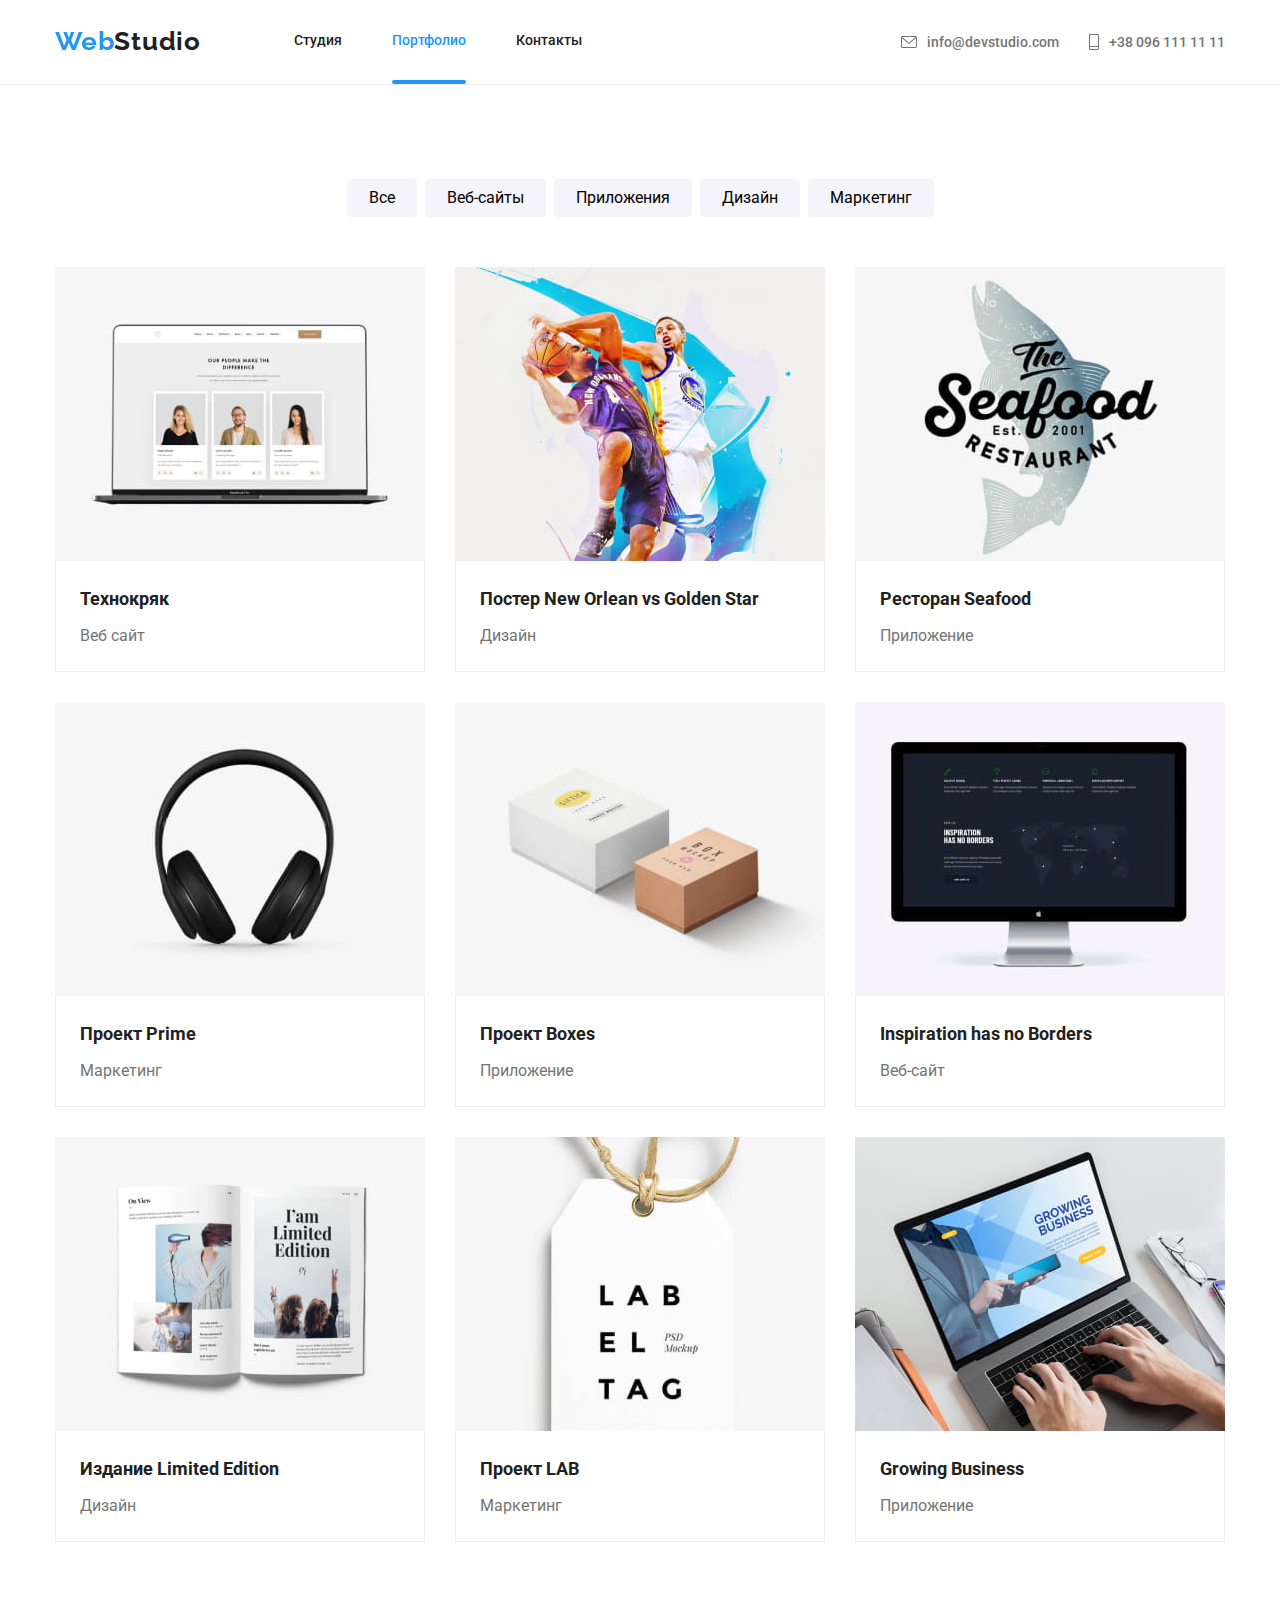
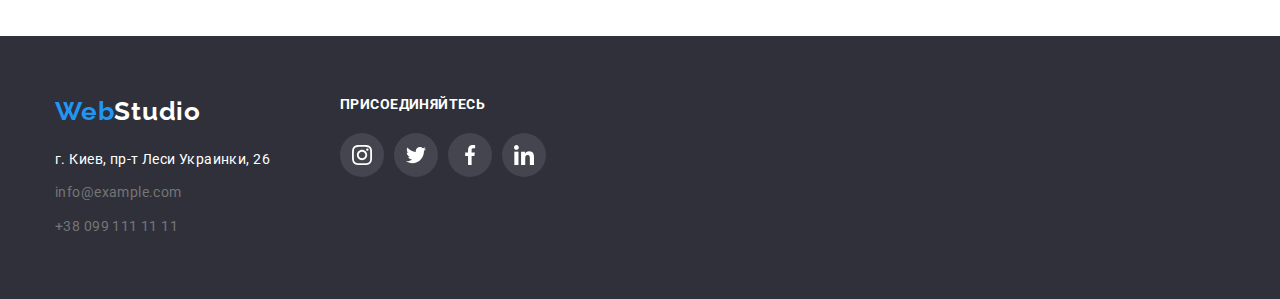
==== portfolio.html @ f6a117de "cloning from hw5" ====
<!DOCTYPE html>
<html lang="ru">
  <head>
    <meta charset="utf-8" />
    <title>Портфолио</title>
    <link rel="stylesheet" href="./css/reset.css" />
    <link rel="stylesheet" href="./css/modern-normalize.css" />
    <link rel="stylesheet" href="./css/styles.css" />
  </head>
  <body>
    <header class="page-header">
      <div class="container">
        <a class="logo" href="">Web<span class="logo-black">Studio</span></a>
        <nav class="page-nav">
          <ul class="main-nav-list">
            <li class="navigation-element"><a href="./index.html">Студия</a></li>
            <li class="navigation-element is-active">
              <a href="./portfolio.html">Портфолио</a>
            </li>
            <li class="navigation-element"><a href="">Контакты</a></li>
          </ul>
        </nav>
        <ul class="contacts-list-header">
          <li class="contacts-header-element contacts-header-icon-mail">
            <a class="header-email-link" href="mailto:info@devstudio.com">
              <svg class="icon icon-envelope-header" width="16px" height="12px">
                <use href="./images/icons.svg#icon-envelope"></use>
              </svg>
              info@devstudio.com
            </a>
          </li>
          <li class="contacts-header-element">
            <a class="header-mob-link" href="tel:+380961111111">
              <svg class="icon icon-mob-header" width="10px" height="16px">
                <use href="./images/icons.svg#icon-mob"></use>
              </svg>
              <p>+38 096 111 11 11</p>
            </a>
          </li>
        </ul>
      </div>
    </header>
    <main>
      <section class="projects section">
        <div class="container">
          <h1 class="projects-title">Портфолио</h1>
          <ul class="filter-list">
            <li class="filter-element"><button type="button">Все</button></li>
            <li class="filter-element"><button type="button">Веб-сайты</button></li>
            <li class="filter-element"><button type="button">Приложения</button></li>
            <li class="filter-element"><button type="button">Дизайн</button></li>
            <li class="filter-element"><button type="button">Маркетинг</button></li>
          </ul>
          <ul class="projects-list">
            <li class="projects-element">
              <a class="projects-element-link" href="">
                <div class="projects-element-wrapper">
                  <img src="./images/portfolio1.jpg" alt="Технокряк - Веб сайт" width="370" />
                  <p class="project-element-popup-text">
                    Технокряк это современная площадка распространения коронавируса. Компании
                    используют эту платформу для цифрового шпионажа и атак на защищённые сервера
                    конкурентов.
                  </p>
                </div>
                <div class="project-descript">
                  <h2 class="project-name">Технокряк</h2>
                  <p class="project-type">Веб сайт</p>
                </div>
              </a>
            </li>
            <li class="projects-element">
              <a class="projects-element-link" href="">
                <div class="projects-element-wrapper">
                  <img
                    src="./images/portfolio2.jpg"
                    alt="Постер New Orlean vs Golden Star"
                    width="370"
                  />
                  <p class="project-element-popup-text">
                    Технокряк это современная площадка распространения коронавируса. Компании
                    используют эту платформу для цифрового шпионажа и атак на защищённые сервера
                    конкурентов.
                  </p>
                </div>
                <div class="project-descript">
                  <h2 class="project-name">Постер New Orlean vs Golden Star</h2>
                  <p class="project-type">Дизайн</p>
                </div>
              </a>
            </li>
            <li class="projects-element">
              <a class="projects-element-link" href="">
                <div class="projects-element-wrapper">
                  <img
                    src="./images/portfolio3.jpg"
                    alt="Ресторан Seafood - приложение"
                    width="370"
                  />
                  <p class="project-element-popup-text">
                    Технокряк это современная площадка распространения коронавируса. Компании
                    используют эту платформу для цифрового шпионажа и атак на защищённые сервера
                    конкурентов.
                  </p>
                </div>
                <div class="project-descript">
                  <h2 class="project-name">Ресторан Seafood</h2>
                  <p class="project-type">Приложение</p>
                </div></a
              >
            </li>
            <li class="projects-element">
              <a class="projects-element-link" href="">
                <div class="projects-element-wrapper">
                  <img src="./images/portfolio4.jpg" alt="Проект Prime" width="370" />
                  <p class="project-element-popup-text">
                    Технокряк это современная площадка распространения коронавируса. Компании
                    используют эту платформу для цифрового шпионажа и атак на защищённые сервера
                    конкурентов.
                  </p>
                </div>
                <div class="project-descript">
                  <h2 class="project-name">Проект Prime</h2>
                  <p class="project-type">Маркетинг</p>
                </div>
              </a>
            </li>
            <li class="projects-element">
              <a class="projects-element-link" href="">
                <div class="projects-element-wrapper">
                  <img src="./images/portfolio5.jpg" alt="Проект Boxes - приложение" width="370" />
                  <p class="project-element-popup-text">
                    Технокряк это современная площадка распространения коронавируса. Компании
                    используют эту платформу для цифрового шпионажа и атак на защищённые сервера
                    конкурентов.
                  </p>
                </div>
                <div class="project-descript">
                  <h2 class="project-name">Проект Boxes</h2>
                  <p class="project-type">Приложение</p>
                </div></a
              >
            </li>
            <li class="projects-element">
              <a class="projects-element-link" href="">
                <div class="projects-element-wrapper">
                  <img
                    src="./images/portfolio6.jpg"
                    alt="Inspiration has no Borders - Веб сайт"
                    width="370"
                  />
                  <p class="project-element-popup-text">
                    Технокряк это современная площадка распространения коронавируса. Компании
                    используют эту платформу для цифрового шпионажа и атак на защищённые сервера
                    конкурентов.
                  </p>
                </div>
                <div class="project-descript">
                  <h2 class="project-name">Inspiration has no Borders</h2>
                  <p class="project-type">Веб-сайт</p>
                </div></a
              >
            </li>
            <li class="projects-element">
              <a class="projects-element-link" href="">
                <div class="projects-element-wrapper">
                  <img src="./images/portfolio7.jpg" alt="Издание Limited Edition" width="370" />
                  <p class="project-element-popup-text">
                    Технокряк это современная площадка распространения коронавируса. Компании
                    используют эту платформу для цифрового шпионажа и атак на защищённые сервера
                    конкурентов.
                  </p>
                </div>
                <div class="project-descript">
                  <h2 class="project-name">Издание Limited Edition</h2>
                  <p class="project-type">Дизайн</p>
                </div></a
              >
            </li>
            <li class="projects-element">
              <a class="projects-element-link" href="">
                <div class="projects-element-wrapper">
                  <img src="./images/portfolio8.jpg" alt="Проект LAB" width="370" />
                  <p class="project-element-popup-text">
                    Технокряк это современная площадка распространения коронавируса. Компании
                    используют эту платформу для цифрового шпионажа и атак на защищённые сервера
                    конкурентов.
                  </p>
                </div>
                <div class="project-descript">
                  <h2 class="project-name">Проект LAB</h2>
                  <p class="project-type">Маркетинг</p>
                </div></a
              >
            </li>
            <li class="projects-element">
              <a class="projects-element-link" href="">
                <div class="projects-element-wrapper">
                  <img
                    src="./images/portfolio9.jpg"
                    alt="Growing Business - приложение"
                    width="370"
                  />
                  <p class="project-element-popup-text">
                    Технокряк это современная площадка распространения коронавируса. Компании
                    используют эту платформу для цифрового шпионажа и атак на защищённые сервера
                    конкурентов.
                  </p>
                </div>
                <div class="project-descript">
                  <h2 class="project-name">Growing Business</h2>
                  <p class="project-type">Приложение</p>
                </div></a
              >
            </li>
          </ul>
        </div>
      </section>
    </main>
    <footer class="page-footer">
      <div class="container">
        <div class="footer-logo-address">
          <a class="logo" href="">Web<span class="logo-white">Studio</span></a>
          <address class="page-contacts">
            <p>г. Киев, пр-т Леси Украинки, 26</p>
            <ul class="page-contacts-list">
              <li class="page-contacts-element">
                <a class="contacts-footer" href="mailto:info@example.com">info@example.com</a>
              </li>
              <li class="page-contacts-element">
                <a class="contacts-footer" href="tel:+380991111111">+38 099 111 11 11</a>
              </li>
            </ul>
          </address>
        </div>
        <div class="footer-social-links">
          <p class="footer-social-links-title">Присоединяйтесь</p>
          <ul class="social-links">
            <li class="social-links-element-footer">
              <a class="social-links-link-footer" href="">
                <svg class="social-icon-instagram-footer" width="20px" height="20px">
                  <use href="./images/icons.svg#icon-instagram"></use>
                </svg>
              </a>
            </li>
            <li class="social-links-element-footer">
              <a class="social-links-link-footer" href="">
                <svg class="social-icon-twitter-footer" width="20px" height="20px">
                  <use href="./images/icons.svg#icon-twitter"></use>
                </svg>
              </a>
            </li>
            <li class="social-links-element-footer">
              <a class="social-links-link-footer" href="">
                <svg class="social-icon-facebook-footer" width="20px" height="20px">
                  <use href="./images/icons.svg#icon-facebook"></use>
                </svg>
              </a>
            </li>
            <li class="social-links-element-footer">
              <a class="social-links-link-footer" href="">
                <svg class="social-icon-linkedin-footer" width="20px" height="20px">
                  <use href="./images/icons.svg#icon-linkedin"></use>
                </svg>
              </a>
            </li>
          </ul>
        </div>
      </div>
    </footer>
  </body>
</html>
---- css/styles.css ----
@import url('https://fonts.googleapis.com/css2?family=Raleway:wght@700&family=Roboto:wght@400;500;700;900&display=swap');

:root {
  --bgcolor-body: #ffffff;
  --bgcolor-filter-btn: #f5f4fa;
  --bgcolor-order-service-btn: #2196f3;
  --bgcolor-order-service-btn-shadow: rgba(0, 0, 0, 0.15);
  --bgcolor-order-service-btn-hover: #188ce8;
  --bgcolor-filter-btn-active: #2196f3;
  --bgcolor-footer: #2f303a;
  --bgcolor-hero: #2f303a;
  --bgcolor-our-team: #f5f4fa;
  --bgcolor-our-team-member: #ffffff;

  --fontcolor-body: #212121;
  --fontcolor-navigation: #212121;
  --fontcolor-navigation-active: #2196f3;
  --fontcolor-navigation-focus-hover: #2196f3;
  --fontcolor-contacts: #757575;
  --fontcolor-contacts-focus-hover: #2196f3;
  --fontcolor-hero: #ffffff;
  --fontcolor-order-service-btn: #ffffff;
  --fontcolor-filter-btn-active: #ffffff;
  --fontcolor-teammates-positions: #757575;
  --fontcolor-projects-type: #757575;

  --fontcolor-footer: rgba(255, 255, 255, 0.6);
  --fontcolor-footer-links: rgba(255, 255, 255, 0.6);
  --fontcolor-footer-address: #ffffff;

  --bordercolor-project: #eeeeee;
  --bordercolor-header: #ececec;

  --logo-color: #2196f3;
  --logo-black: #212121;
  --logo-white: #ffffff;
}

h1,
h2 {
  padding: 0;
  margin: 0;
}

.logo {
  font-family: Raleway;
  font-weight: bold;
  font-size: 26px;
  line-height: 1.2;
  color: var(--logo-color);
  letter-spacing: 0.03em;
}

.container {
  width: 1200px;
  margin: 0 auto;
  padding-left: 15px;
  padding-right: 15px;
}

.logo .logo-black {
  color: var(--logo-black);
}

.logo .logo-white {
  color: var(--logo-white);
}

body {
  background: var(--bgcolor-body);
  font-family: Roboto;
  font-size: 16px;
  color: var(--fontcolor-body);
}

ul {
  list-style-type: none;
}

.navigation-element {
  color: var(--fontcolor-navigation);
  font-size: 14px;
  line-height: 1.15;
  font-weight: 500;
}

.is-active::after {
  display: block;
  content: '';
  width: auto;
  height: 4px;
  border-radius: 2px;
  border-bottom: 4px solid;
  fill: var(--fontcolor-navigation-active);
}

.navigation-element {
  transition: color 250ms cubic-bezier(0.4, 0, 0.2, 1);
  /*     **  можно и так  ** 
  
  transition-property: color;
  transition-duration: 250ms;
  transition-timing-function: cubic-bezier(0.4, 0, 0.2, 1);
  transition-delay: 0; */
}

.navigation-element:hover,
.navigation-element:focus {
  color: var(--fontcolor-navigation-focus-hover);
}

.is-active {
  color: var(--fontcolor-navigation-focus-hover);
}

.header-mob-link,
.header-email-link {
  transition: color 250ms cubic-bezier(0.4, 0, 0.2, 1);
}

.header-mob-link:hover,
.header-mob-link:focus,
.header-email-link:hover,
.header-email-link:focus,
.contacts-footer:hover,
.contacts-footer:focus {
  color: var(--fontcolor-contacts-focus-hover);
}
.contacts-header-element,
.contacts-footer {
  color: var(--fontcolor-contacts);
  font-size: 14px;
}

.contacts-header-element {
  line-height: 1.15;
  font-weight: 500;
}

.contacts-footer {
  line-height: 1.72;
}

.page-contacts-element {
  margin-top: 9px;
}

.hero {
  padding: 200px 0;
  text-align: center;
  max-width: 1600px;
  margin: 0 auto;
  background: var(--bgcolor-hero);
  background-color: #c4c4c4;
  background-image: linear-gradient(rgba(47, 48, 58, 0.4), rgba(47, 48, 58, 0.4)),
    url(../images/bg-hero.jpg);
  background-repeat: no-repeat;
}

.hero .order-service-btn {
  margin-top: 30px;
}

.hero-title {
  font-size: 44px;
  line-height: 1.36;
  font-weight: 900;
  color: var(--fontcolor-hero);
  max-width: 700px;
  margin: 0 auto;
  text-transform: uppercase;
}

.order-service-btn {
  font-weight: 700;
  line-height: 1.88;
  color: var(--fontcolor-order-service-btn);
  background: var(--bgcolor-order-service-btn);
  box-shadow: 0px 4px 4px var(--bgcolor-order-service-btn-shadow);
  border-radius: 4px;
  transition: background-color 250ms cubic-bezier(0.4, 0, 0.2, 1);
}

.order-service-btn:hover,
.order-service-btn:focus {
  background-color: var(--bgcolor-order-service-btn-hover);
}

.features .feature-title {
  font-size: 14px;
  font-weight: bold;
  text-transform: uppercase;
  line-height: 1.15;
  margin-bottom: 10px;
}

.features .feature-descr {
  color: var(--fontcolor-projects-type);
  font-size: 14px;
  line-height: 1.72;
}

.our-job {
  padding-bottom: 94px;
}

.our-job .our-job-title {
  font-size: 36px;
  line-height: 1.67;
  font-weight: bold;
}

.our-team .our-team-title {
  font-size: 36px;
  line-height: 1.67;
  font-weight: bold;
}

.our-team .member-name {
  font-size: 16px;
  line-height: 1.19;
  font-weight: 500;
  margin-bottom: 10px;
}

.our-team .member-position {
  line-height: 1.19;
  color: var(--fontcolor-teammates-positions);
}

.filter-element button {
  background: var(--bgcolor-filter-btn);
  border-style: none;
  border-radius: 4px;
  cursor: pointer;
  font-size: 16px;
  line-height: 1.63;
  padding: 6px 22px;
  transition: background-color 250ms cubic-bezier(0.4, 0, 0.2, 1);
}

.filter-element .is-active-filter {
  color: var(--fontcolor-filter-btn-active);
  background: var(--bgcolor-filter-btn-active);
}

.projects .filter-list {
  border: none;
}

.filter-element button:active,
.filter-element button:focus,
.filter-element button:hover {
  color: var(--fontcolor-filter-btn-active);
  background: var(--bgcolor-filter-btn-active);
  box-shadow: 0px 3px 1px rgba(0, 0, 0, 0.1), 0px 1px 2px rgba(0, 0, 0, 0.08),
    0px 2px 2px rgba(0, 0, 0, 0.12);
}

footer {
  background: var(--bgcolor-footer);
  font-size: 14px;
  color: var(--fontcolor-footer);
  letter-spacing: 0.03em;
  padding-top: 60px;
  padding-bottom: 60px;
}

.page-footer .page-contacts {
  font-style: normal;
  line-height: 1.7;
  color: var(--fontcolor-footer-address);
  margin-top: 20px;
}

.project-element-popup-text {
  position: absolute;
  top: 0;
  left: 0;
  padding: 63px 24px;
  width: 100%;
  height: 100%;
  font-size: 18px;
  line-height: 28px;
  letter-spacing: 1.55;
  color: #ffffff;
  background: rgba(33, 150, 243, 0.9);
  overflow: auto;
  transform: translateY(100%);
  transition: transform 250ms cubic-bezier(0.4, 0, 0.2, 1);
}

.projects-element-wrapper {
  position: relative;
  overflow: hidden;
}

.projects .projects-element:not(:nth-child(3n + 3)) {
  margin-right: 30px;
}

.projects .projects-element:not(:nth-last-child(-n + 3)) {
  margin-bottom: 30px;
}

.projects .project-descript {
  border: 1px solid var(--bordercolor-project);
  border-top: none;
  box-sizing: border-box;
  padding: 20px 24px;
}

.projects .project-name {
  font-weight: bold;
  font-size: 18px;
  line-height: 2;
  margin-bottom: 4px;
}

.projects .project-type {
  line-height: 1.88;
  color: var(--fontcolor-projects-type);
}

.page-header {
  border-bottom: 1px solid var(--bordercolor-header);
}

.page-header .container {
  display: flex;
  align-items: center;
}

.page-header .logo {
  margin: 0;
}

.main-nav-list a {
  padding: 32px 0;
  display: block;
}

.page-header .page-nav {
  margin: 0 0 0 93px;
}

.page-header .navigation-element {
  margin: 0 50px 0 0;
}
.page-header .contacts-header-element {
  margin: 0 30px 0 0;
}

.page-header .contacts-list-header {
  display: flex;
  margin-left: auto;
}

.page-header .main-nav-list {
  display: flex;
}

.navigation-element:last-child,
.contacts-header-element:last-child {
  margin-right: 0;
}

.features-section-title {
  display: none;
}

.features {
  padding-top: 94px;
  padding-bottom: 94px;
}
.features-list {
  display: flex;
  margin: 0 auto;
}

.feature-element {
  width: 270px;
  margin-right: 30px;
}

.feature-element:last-child {
  margin-right: 0;
}

.our-job-title,
.our-team-title {
  text-align: center;
  margin-bottom: 50px;
}

.our-job-list,
.our-team-list {
  display: flex;
}

.our-job-list img,
.our-team-list img {
  display: block;
}

.our-job-element {
  position: relative;
}

.our-job-element-descr {
  position: absolute;
  display: flex;
  width: 100%;
  height: 70px;
  bottom: 0px;
  left: 0px;
  text-transform: uppercase;
  justify-content: center;
  align-items: center;
  background: rgba(47, 48, 58, 0.8);
  color: #ffffff;
}

.our-job-element,
.our-team-member {
  margin-right: 30px;
}
.our-job-element:last-child,
.our-team-member:last-child {
  margin-right: 0;
}
.our-team {
  padding-top: 94px;
  padding-bottom: 94px;
  background-color: var(--bgcolor-our-team);
}

.our-team .container {
  text-align: center;
}

.our-team-member-descr {
  padding: 30px 32px;
}

.our-team-member {
  box-shadow: 0px 1px 3px rgba(0, 0, 0, 0.12), 0px 1px 1px rgba(0, 0, 0, 0.14),
    0px 2px 1px rgba(0, 0, 0, 0.2);
  border-radius: 0px 0px 4px 4px;
  background: var(--bgcolor-our-team-member);
}

.projects-title {
  display: none;
}

.projects {
  padding-top: 94px;
  padding-bottom: 94px;
}

.projects .container,
.filter-list,
.projects-list {
  display: flex;
}

.projects .container {
  flex-direction: column;
}

.filter-list {
  margin: 0 auto;
  margin-bottom: 50px;
}

.filter-element:not(:last-child) {
  margin-right: 8px;
}

.projects-list {
  flex-wrap: wrap;
}

/*===================ICONS==================*/

.icon-envelope-header,
.icon-mob-header {
  margin-right: 10px;
  fill: #757575;
}

.header-email-link,
.header-mob-link {
  display: flex;
  align-items: center;
}

.header-email-link:hover .icon-envelope-header,
.header-mob-link:hover .icon-mob-header,
.header-email-link:focus .icon-envelope-header,
.header-mob-link:focus .icon-mob-header {
  fill: #2196f3;
}

.feature-element::before {
  content: '';
  width: 270px;
  height: 120px;
  display: block;
  background-color: #f5f4fa;
  background-image: linear-gradient(#f5f4fa, #f5f4fa);
  background-position: center;
  background-repeat: no-repeat;
  border-radius: 4px;
  margin-bottom: 30px;
}

.feature-element-antenna::before {
  background-image: url(../images/svg/antenna.svg);
}

.feature-element-clock::before {
  background-image: url(../images/svg/clock.svg);
}

.feature-element-diagram::before {
  background-image: url(../images/svg/diagram.svg);
}

.feature-element-astronaut::before {
  background-image: url(../images/svg/astronaut.svg);
}

.social-links {
  display: flex;
  margin-top: 16px;
  justify-content: space-between;
  align-items: center;
}

.social-links-list-footer {
  display: flex;
  justify-content: space-between;
  align-items: center;
}

.social-links-link {
  display: flex;
  height: 44px;
  width: 44px;
  border-radius: 50%;
  text-align: center;
  justify-content: center;
  align-items: center;
  transition: background-color 250ms cubic-bezier(0.4, 0, 0.2, 1);
}

.social-icon-facebook,
.social-icon-instagram,
.social-icon-twitter,
.social-icon-linkedin {
  fill: #afb1b8;
  transition: fill 250ms cubic-bezier(0.4, 0, 0.2, 1);
}
.social-links-link-footer {
  display: flex;
  height: 44px;
  width: 44px;
  justify-content: center;
  align-items: center;
  border-radius: 50%;
  background-color: rgba(255, 255, 255, 0.1);
  transition: background-color 250ms cubic-bezier(0.4, 0, 0.2, 1);
}

.social-links-element-footer:not(:last-child) {
  margin-right: 10px;
}

.social-icon-facebook-footer,
.social-icon-instagram-footer,
.social-icon-twitter-footer,
.social-icon-linkedin-footer {
  fill: #ffffff;
}

.header-email-link:hover .icon-envelope-header,
.header-mob-link:hover .icon-mob-header,
.header-email-link:focus .icon-envelope-header,
.header-mob-link:focus .icon-mob-header {
  fill: #2196f3;
}

.social-links-link:hover .social-icon-instagram,
.social-links-link:hover .social-icon-twitter,
.social-links-link:hover .social-icon-facebook,
.social-links-link:hover .social-icon-linkedin,
.social-links-link-footer:hover .social-icon-instagram,
.social-links-link-footer:hover .social-icon-twitter,
.social-links-link-footer:hover .social-icon-facebook,
.social-links-link-footer:hover .social-icon-linkedin,
.social-links-link:focus .social-icon-instagram,
.social-links-link:focus .social-icon-twitter,
.social-links-link:focus .social-icon-facebook,
.social-links-link:focus .social-icon-linkedin,
.social-links-link-footer:focus .social-icon-instagram,
.social-links-link-footer:focus .social-icon-twitter,
.social-links-link-footer:focus .social-icon-facebook,
.social-links-link-footer:focus .social-icon-linkedin {
  fill: #ffffff;
}

.social-links-link:hover,
.social-links-link-footer:hover,
.social-links-link:focus,
.social-links-link-footer:focus {
  background-color: #2196f3;
}

.page-footer .container {
  display: flex;
  justify-content: start;
  align-items: start;
}

.footer-logo-address {
  margin-right: 70px;
}

.footer-social-links {
}

.footer-social-links-title {
  font-size: 14px;
  font-weight: bold;
  text-transform: uppercase;
  line-height: 1.15;
  margin-bottom: 20px;
  color: #ffffff;
}
.our-clients {
  padding-top: 94px;
  padding-bottom: 94px;
}
.our-clients-title {
  margin-bottom: 50px;
  font-weight: 700;
  font-size: 36px;
  line-height: 1.17;
  color: #212121;
  text-align: center;
}

.our-clients-list {
  display: flex;
  justify-content: center;
  align-items: center;
}
.our-clients-element:not(:last-child) {
  margin-right: 30px;
}

.client-link {
  display: block;
  width: 170px;
  height: 92px;
  border: 1px solid #afb1b8;
  border-radius: 4px;
}

.client-1,
.client-2,
.client-3,
.client-4,
.client-5,
.client-6 {
  fill: #afb1b8;
  transition: fill 250ms cubic-bezier(0.4, 0, 0.2, 1);
}

.client-link {
  display: flex;
  justify-content: center;
  align-items: center;
  transition: border-color 250ms cubic-bezier(0.4, 0, 0.2, 1);
}

.client-link:hover .client-1,
.client-link:hover .client-2,
.client-link:hover .client-3,
.client-link:hover .client-4,
.client-link:hover .client-5,
.client-link:hover .client-6,
.client-link:focus .client-1,
.client-link:focus .client-2,
.client-link:focus .client-3,
.client-link:focus .client-4,
.client-link:focus .client-5,
.client-link:focus .client-6 {
  fill: #2196f3;
}

.client-link:hover,
.client-link:focus {
  border-color: #2196f3;
}

.projects-element-link:hover,
.projects-element:focus {
  display: block;
  box-sizing: border-box;
  box-shadow: 0px 1px 1px rgba(0, 0, 0, 0.12), 0px 4px 4px rgba(0, 0, 0, 0.06),
    1px 4px 6px rgba(0, 0, 0, 0.16);
}

.projects-element-link:hover .project-element-popup-text,
.projects-element:focus .project-element-popup-text {
  transform: translateY(0%);
}

/*=================MODAL==================*/
.backdrop {
  position: fixed;
  top: 0;
  left: 0;
  width: 100%;
  height: 100%;

  background-color: rgba(0, 0, 0, 0.2);
}

.modal {
  position: absolute;
  top: 50%;
  left: 50%;
  transform: translate(-50%, -50%);
  width: 528px;
  height: 581px;
  background-color: #fff;
  box-shadow: 0px 1px 3px rgba(0, 0, 0, 0.12), 0px 1px 1px rgba(0, 0, 0, 0.14),
    0px 2px 1px rgba(0, 0, 0, 0.2);
  border-radius: 4px;
}

.is-hidden {
  opacity: 0;
  pointer-events: none;
}

.close-modal {
  padding: 0;
  display: block;
  position: absolute;
  top: 8px;
  right: 8px;
  height: 30px;
  width: 30px;
  border: 1px solid rgba(0, 0, 0, 0.1);
  border-radius: 50%;
  background-color: transparent;
}
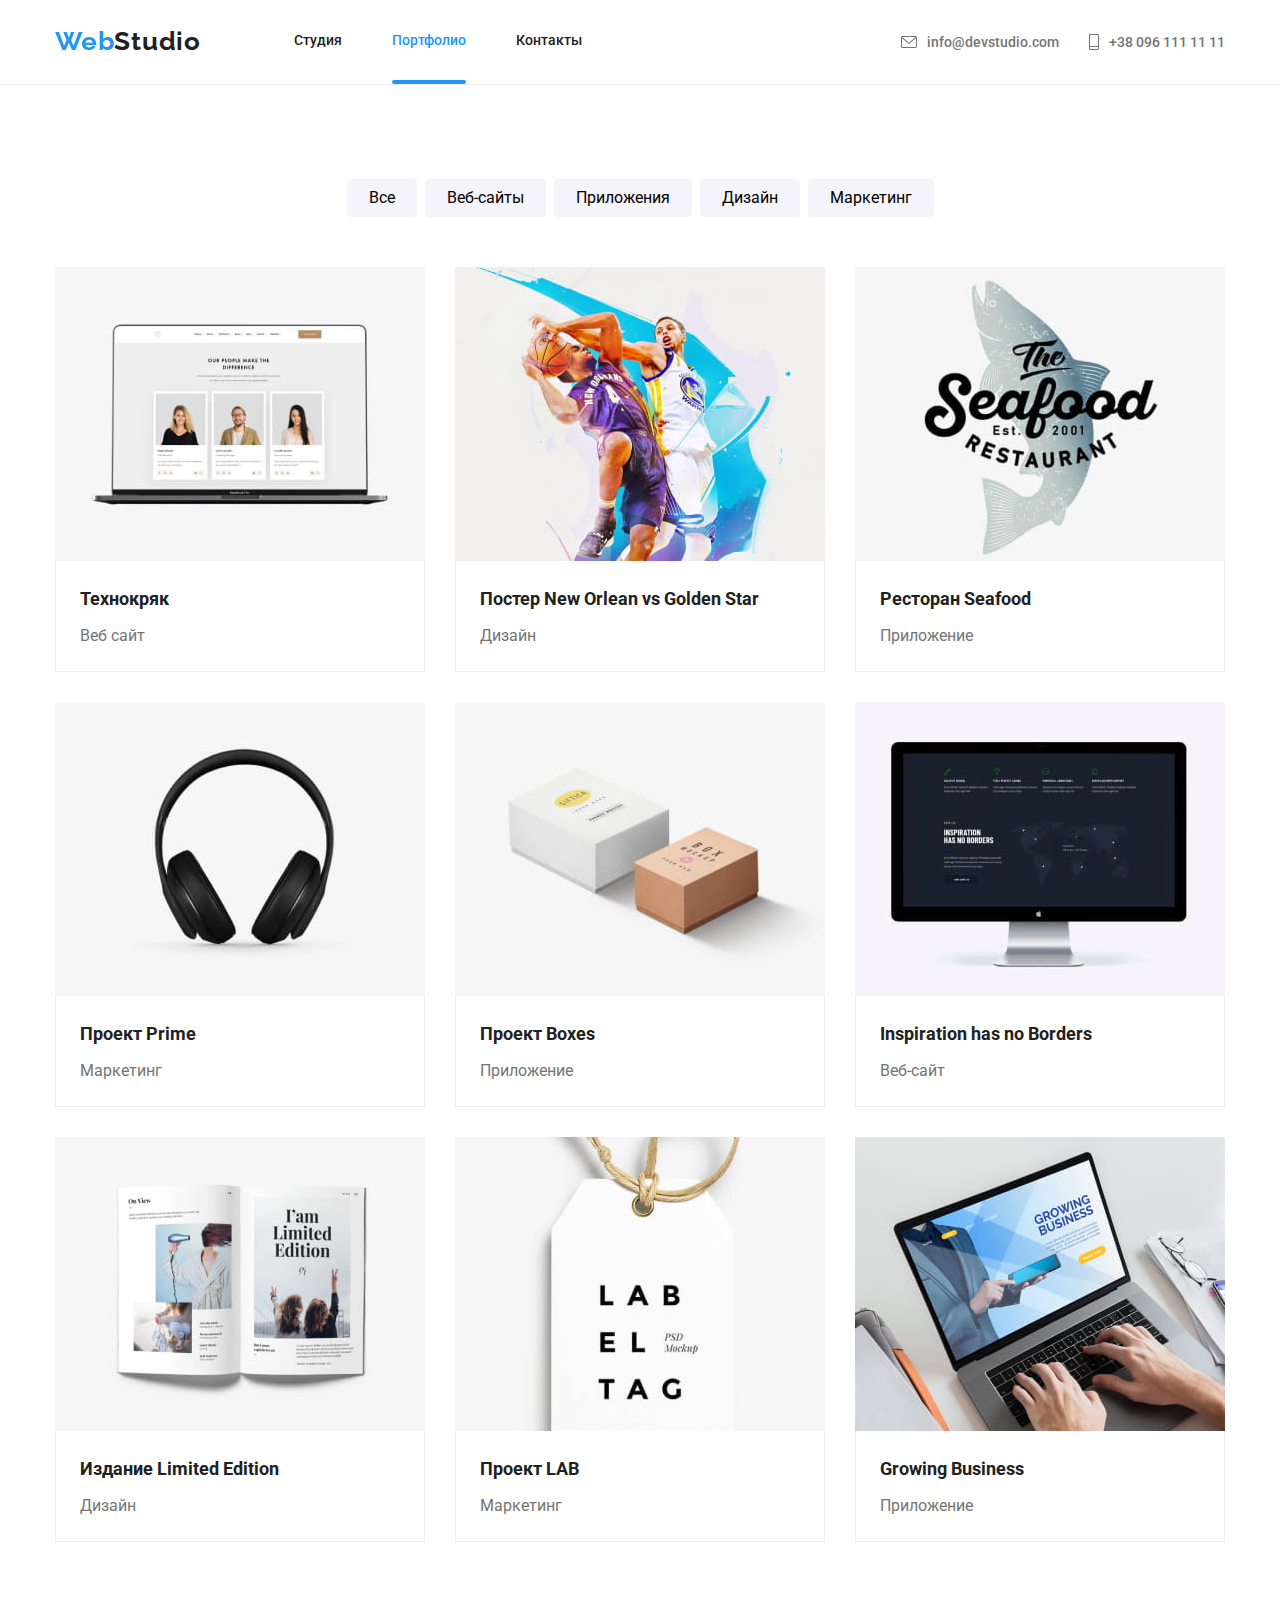
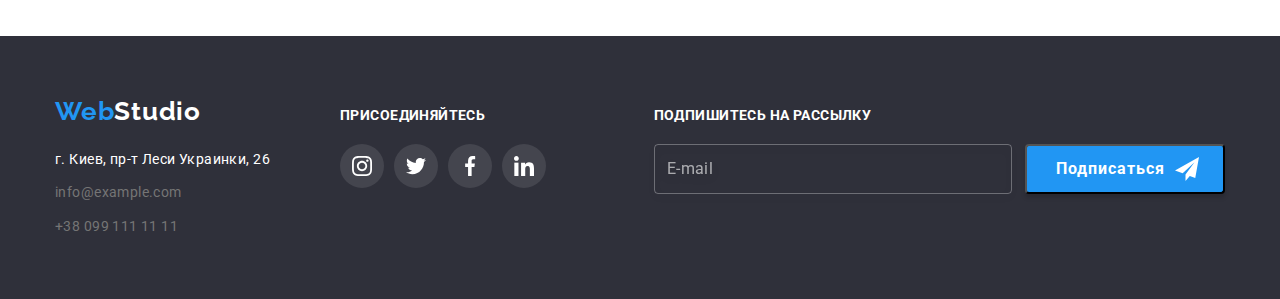
==== commit 84c11496: "copy footer to portfolio" ====
--- a/portfolio.html
+++ b/portfolio.html
@@ -234,7 +234,7 @@
         </div>
         <div class="footer-social-links">
           <p class="footer-social-links-title">Присоединяйтесь</p>
-          <ul class="social-links">
+          <ul class="social-links-list-footer">
             <li class="social-links-element-footer">
               <a class="social-links-link-footer" href="">
                 <svg class="social-icon-instagram-footer" width="20px" height="20px">
@@ -264,6 +264,25 @@
               </a>
             </li>
           </ul>
+        </div>
+        <div class="distribution-block-footer">
+          <p class="distribution-block-title">Подпишитесь на рассылку</p>
+          <form class="distribution-form" name="distribution-form">
+            <input
+              type="email"
+              name="distribution-form-email"
+              class="distribution-form-email"
+              title="Введите ваш почтовый
+            адрес"
+              placeholder="E-mail"
+            />
+            <button type="submit" class="distribution-sign-in-btn" name="distribution-sign-in">
+              Подписаться
+              <svg class="email-send-icon" width="24px" height="24px">
+                <use href="./images/icons.svg#icon-send"></use>
+              </svg>
+            </button>
+          </form>
         </div>
       </div>
     </footer>
--- a/css/styles.css
+++ b/css/styles.css
@@ -34,6 +34,18 @@
   --logo-color: #2196f3;
   --logo-black: #212121;
   --logo-white: #ffffff;
+  --fill-accent: #2196f3;
+}
+
+.visually-hidden {
+  position: absolute !important;
+  clip: rect(1px 1px 1px 1px); /* IE6, IE7 */
+  clip: rect(1px, 1px, 1px, 1px);
+  padding: 0 !important;
+  border: 0 !important;
+  height: 1px !important;
+  width: 1px !important;
+  overflow: hidden;
 }
 
 h1,
@@ -139,6 +151,7 @@
 
 .contacts-footer {
   line-height: 1.72;
+  transition: color 250ms cubic-bezier(0.4, 0, 0.2, 1);
 }
 
 .page-contacts-element {
@@ -159,6 +172,8 @@
 
 .hero .order-service-btn {
   margin-top: 30px;
+  width: 200px;
+  height: 50px;
 }
 
 .hero-title {
@@ -236,7 +251,8 @@
   font-size: 16px;
   line-height: 1.63;
   padding: 6px 22px;
-  transition: background-color 250ms cubic-bezier(0.4, 0, 0.2, 1);
+  transition: background-color 250ms cubic-bezier(0.4, 0, 0.2, 1),
+    color 250ms cubic-bezier(0.4, 0, 0.2, 1), box-shadow 250ms cubic-bezier(0.4, 0, 0.2, 1);
 }
 
 .filter-element .is-active-filter {
@@ -417,6 +433,8 @@
   text-transform: uppercase;
   justify-content: center;
   align-items: center;
+  font-weight: 700;
+  letter-spacing: 1.17;
   background: rgba(47, 48, 58, 0.8);
   color: #ffffff;
 }
@@ -488,19 +506,13 @@
 .icon-mob-header {
   margin-right: 10px;
   fill: #757575;
+  transition: fill 250ms cubic-bezier(0.4, 0, 0.2, 1);
 }
 
 .header-email-link,
 .header-mob-link {
   display: flex;
   align-items: center;
-}
-
-.header-email-link:hover .icon-envelope-header,
-.header-mob-link:hover .icon-mob-header,
-.header-email-link:focus .icon-envelope-header,
-.header-mob-link:focus .icon-mob-header {
-  fill: #2196f3;
 }
 
 .feature-element::before {
@@ -620,8 +632,7 @@
 
 .page-footer .container {
   display: flex;
-  justify-content: start;
-  align-items: start;
+  align-items: baseline;
 }
 
 .footer-logo-address {
@@ -743,6 +754,9 @@
   border-radius: 4px;
 }
 
+.backdrop {
+  transition: opacity 250ms cubic-bezier(0.4, 0, 0.2, 1);
+}
 .is-hidden {
   opacity: 0;
   pointer-events: none;
@@ -759,4 +773,226 @@
   border: 1px solid rgba(0, 0, 0, 0.1);
   border-radius: 50%;
   background-color: transparent;
-}
+  cursor: pointer;
+}
+
+/* ============== Modal Window CONTENT ===============*/
+.modal {
+  display: flex;
+  padding: 40px;
+  flex-direction: column;
+}
+.modal-form {
+  display: flex;
+  flex-direction: column;
+}
+
+.modal-title {
+  font-weight: 700;
+  font-size: 20px;
+  line-height: 1.15;
+  text-align: center;
+  margin-bottom: 12px;
+}
+
+.name-label,
+.tel-label,
+.email-label,
+.comment-label {
+  font-size: 12px;
+  line-height: 1.17;
+  color: #757575;
+}
+
+.modal-name,
+.modal-tel,
+.modal-email,
+.modal-comment {
+  width: 100%;
+  height: 40px;
+  margin-top: 4px;
+  margin-bottom: 10px;
+  padding-left: 42px;
+  border: 1px solid rgba(33, 33, 33, 0.2);
+  box-sizing: border-box;
+  border-radius: 4px;
+}
+
+.submit-btn {
+  align-self: center;
+  height: 50px;
+  width: 200px;
+  background-color: #2196f3;
+  box-shadow: 0px 4px 4px rgba(0, 0, 0, 0.15);
+  border-radius: 4px;
+  border: none;
+
+  font-weight: 700;
+  font-size: 16px;
+  line-height: 1.87;
+  color: #ffffff;
+  cursor: pointer;
+}
+
+.submit-btn:hover,
+.submit-btn:focus {
+  background-color: #188ce8;
+}
+.modal-comment {
+  resize: none;
+  height: 120px;
+  margin-bottom: 20px;
+  padding: 12px 16px;
+
+  font-size: 12px;
+  line-height: 1.17;
+}
+.agreemet-wrapper {
+  display: flex;
+  align-items: center;
+  justify-content: flex-start;
+  padding-left: 13px;
+}
+
+.modal-agreement {
+  margin-right: 7px;
+}
+
+.agreement-label {
+  display: flex;
+  align-items: center;
+  font-size: 14px;
+  line-height: 1.72;
+
+  color: #757575;
+}
+
+.agreement-label::before {
+  display: block;
+  content: '';
+  margin-right: 9px;
+  width: 16px;
+  height: 15px;
+  border: 2px solid #212121;
+  border-radius: 2px;
+  /* background-color: transparent; */
+  background-position: 50% 50%;
+  background-repeat: no-repeat;
+  background-size: contain;
+  background-image: url('../images/svg/logo-check-empty.svg');
+}
+
+.modal-agreement:checked + .agreement-label::before {
+  background-color: var(--fill-accent);
+  border-color: var(--fill-accent);
+  background-image: url('../images/svg/logo-check.svg'), url('../images/svg/logo-check-empty.svg');
+}
+
+.modal-agreement:focus + .agreement-label::before {
+  outline: 1px solid rgba(20, 20, 39, 0.5);
+  border-radius: 2px;
+}
+
+.agreemet-link {
+  font-size: 14px;
+  line-height: 1.72;
+  text-decoration: underline;
+  color: #188ce8;
+}
+
+.agreemet-wrapper {
+  margin-bottom: 30px;
+}
+
+.modal-comment::placeholder {
+  color: rgba(117, 117, 117, 0.5);
+}
+
+.modal-icon {
+  position: absolute;
+  top: 0;
+  left: 15px;
+}
+
+.modal-name:focus + .modal-icon,
+.modal-tel:focus + .modal-icon,
+.modal-email:focus + .modal-icon {
+  fill: var(--fill-accent);
+}
+
+.modal-name:focus,
+.modal-tel:focus,
+.modal-email:focus,
+.modal-comment:focus {
+  outline: none;
+  border-color: var(--fill-accent);
+}
+
+.modal-form-wrapper {
+  position: relative;
+}
+
+.distribution-block-footer {
+  display: flex;
+  margin-left: auto;
+  justify-content: last baseline;
+  flex-direction: column;
+}
+
+.distribution-form-email {
+  height: 50px;
+  width: 358px;
+  border: 1px solid rgba(255, 255, 255, 0.3);
+  box-sizing: border-box;
+  filter: drop-shadow(0px 4px 4px rgba(0, 0, 0, 0.15));
+  border-radius: 4px;
+  padding-left: 12px;
+  outline: none;
+  color: #ffffff;
+  font-size: 16px;
+  line-height: 1.25;
+  letter-spacing: 0.03em;
+  background-color: transparent;
+}
+
+.distribution-form-email::placeholder {
+  color: rgba(255, 255, 255, 0.6);
+}
+
+.distribution-sign-in-btn {
+  /*   position: relative; */
+  display: inline-flex;
+  align-items: center;
+  height: 50px;
+  width: 200px;
+  margin-left: 10px;
+
+  background: #2196f3;
+  box-shadow: 0px 4px 4px rgba(0, 0, 0, 0.15);
+  border-radius: 4px;
+
+  text-align: left;
+  padding-left: 29px;
+  font-size: 16px;
+  line-height: 1.87;
+  font-weight: 700;
+  color: #ffffff;
+  letter-spacing: 0.06em;
+}
+.email-send-icon {
+  /*   position: absolute;
+  top: 50%;
+  transform: translateY(-50%);
+  right: 28px; */
+  margin-left: 10px;
+  fill: #ffffff;
+}
+
+.distribution-block-title {
+  font-size: 14px;
+  font-weight: bold;
+  text-transform: uppercase;
+  line-height: 1.15;
+  margin-bottom: 20px;
+  color: #ffffff;
+}
